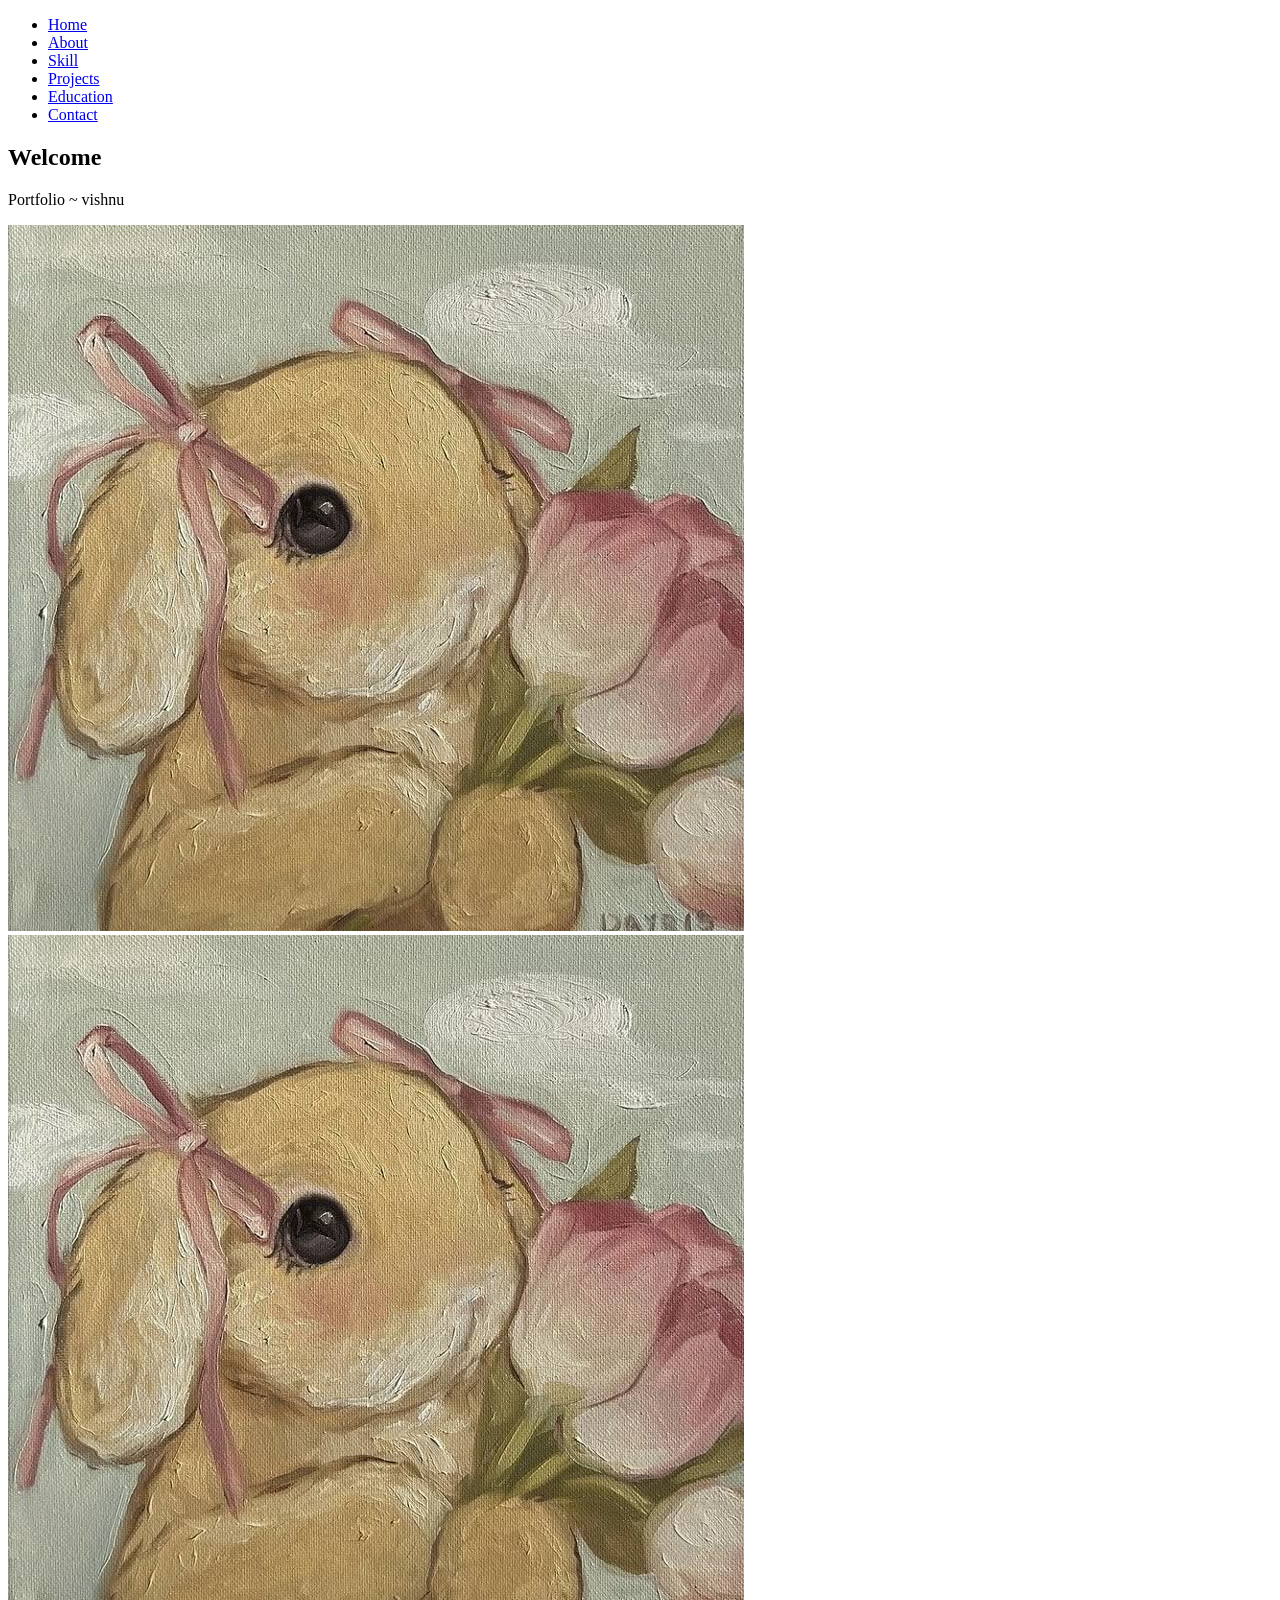
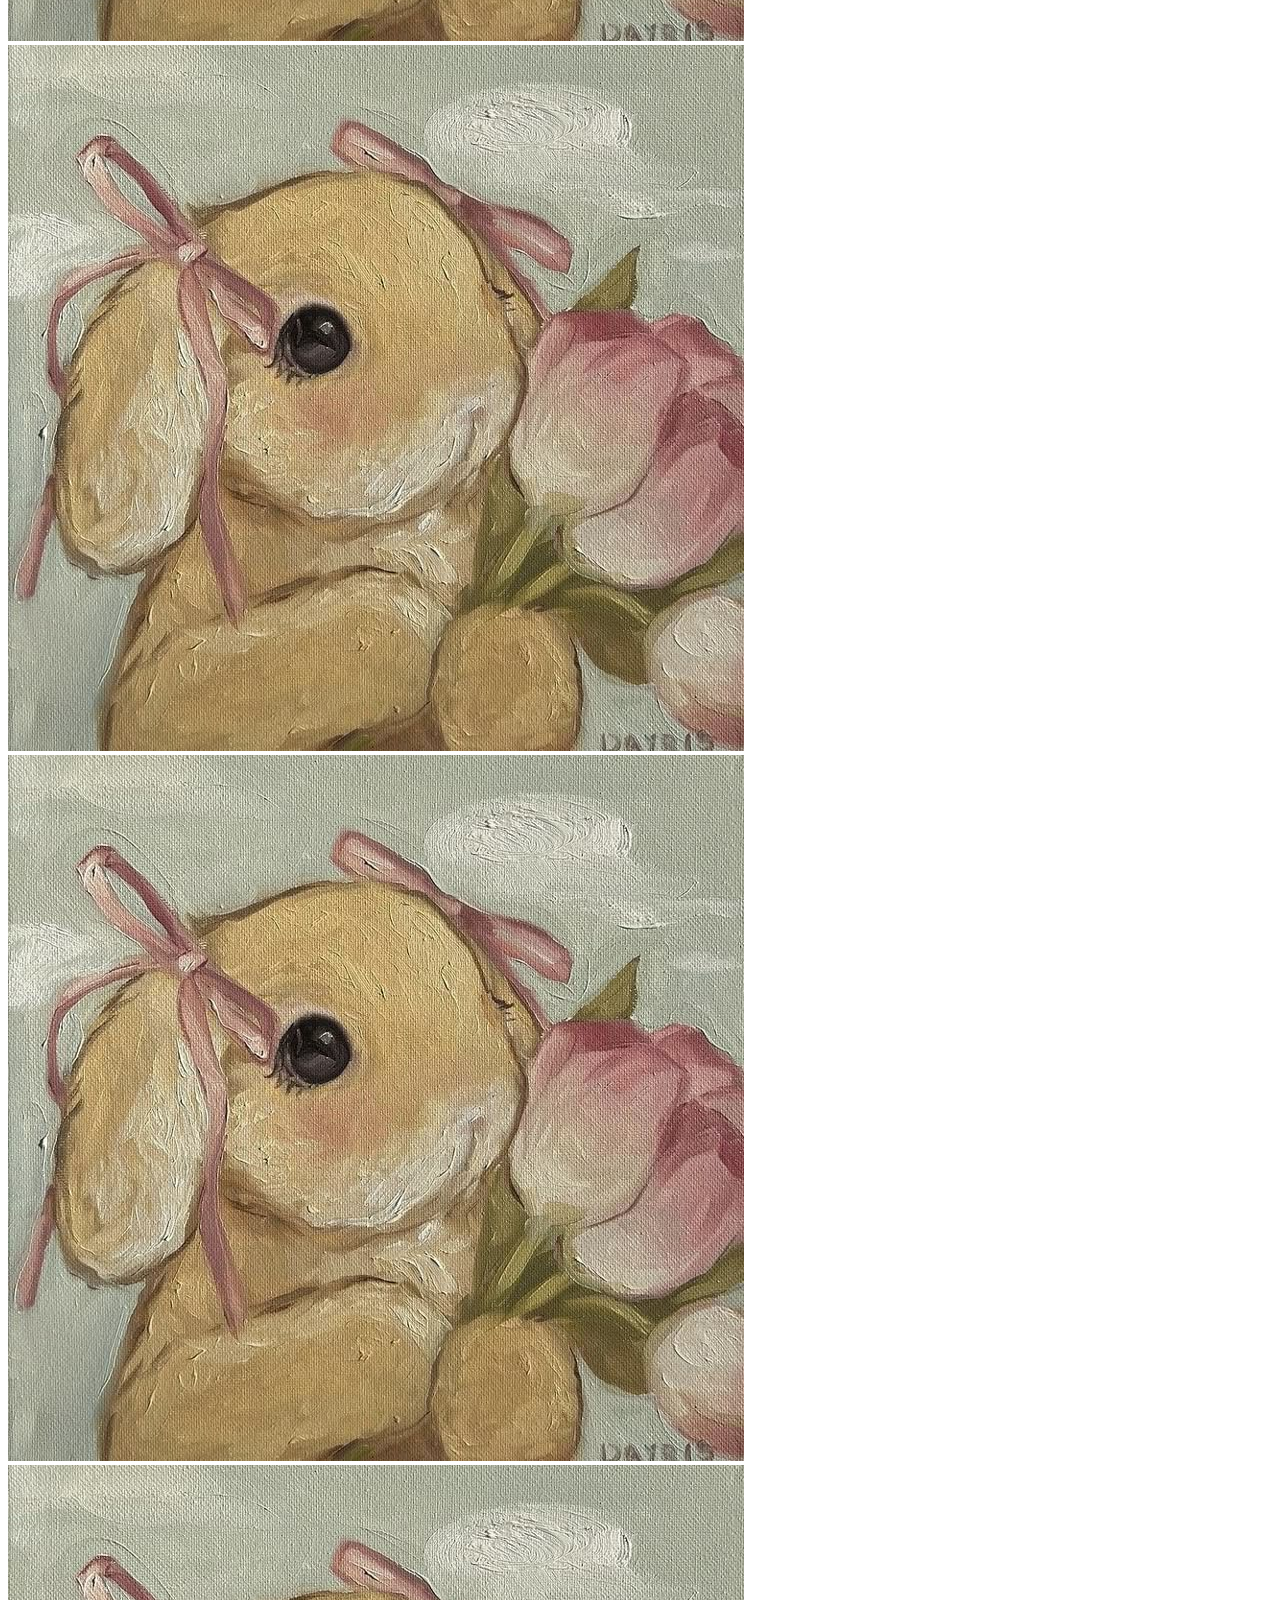
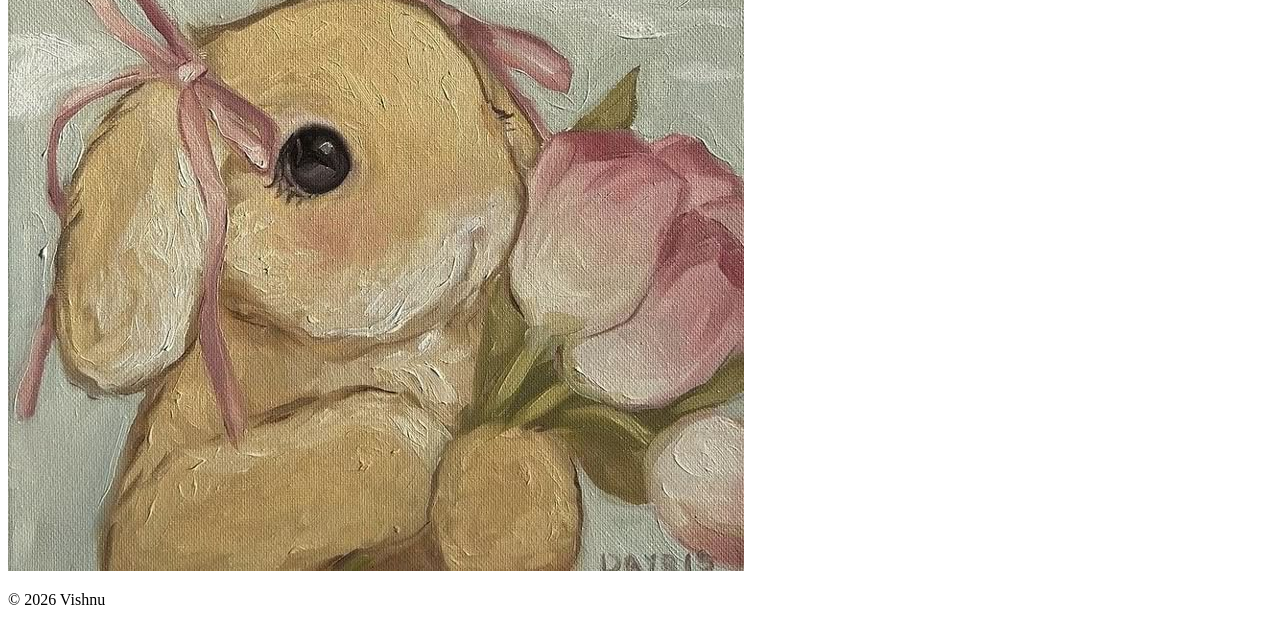
==== index.html @ 924e0836 "about page html structure and modified homepage" ====
<!DOCTYPE html>
<html lang="en">
    <head>
        <meta charset="UTF-8">
        <meta name="viewport" content="width=device-width, initial-scale=1.0">
        <title>Portfolio</title>
    </head>
    <body>
        <header>
            <nav>
                <ul>
                    <li><a href="index.html">Home</a></li>
                    <li><a href="about.html">About</a></li>
                    <li><a href="skill.html">Skill</a></li>
                    <li><a href="project.html">Projects</a></li>
                    <li><a href="education.html">Education</a></li>
                    <li><a href="contact.html">Contact</a></li>
                </ul>
            </nav>
        </header>

        <main>
            <section id="intro">
                <h1>Welcome</h1>
                <p>Portfolio ~ vishnu</p>
            </section>
            
            <section id="about-preview">
                <a href="about.html">
                    <img src="images\download.jpg" alt="About me">
                </a>
            </section>
            
            <section id="skill-preview">
                <a href="skill.html">
                    <img src="images\download.jpg" alt="Skills">
                </a>
            </section>
            
            <section id="project-preview">
                <a href="project.html">
                    <img src="images\download.jpg" alt="Projects">
                </a>
            </section>
            <section id="education-preview">
                <a href="education.html">
                    <img src="images\download.jpg" alt="Education">
                </a>
            </section>
            
            <section id="contact-preview">
                <a href="contact.html">
                    <img src="images\download.jpg" alt="Contact">
                </a>
            </section>
        </main>

        <footer>
            <p>&copy; 2026 Vishnu</p>
        </footer>
    </body>
</html>
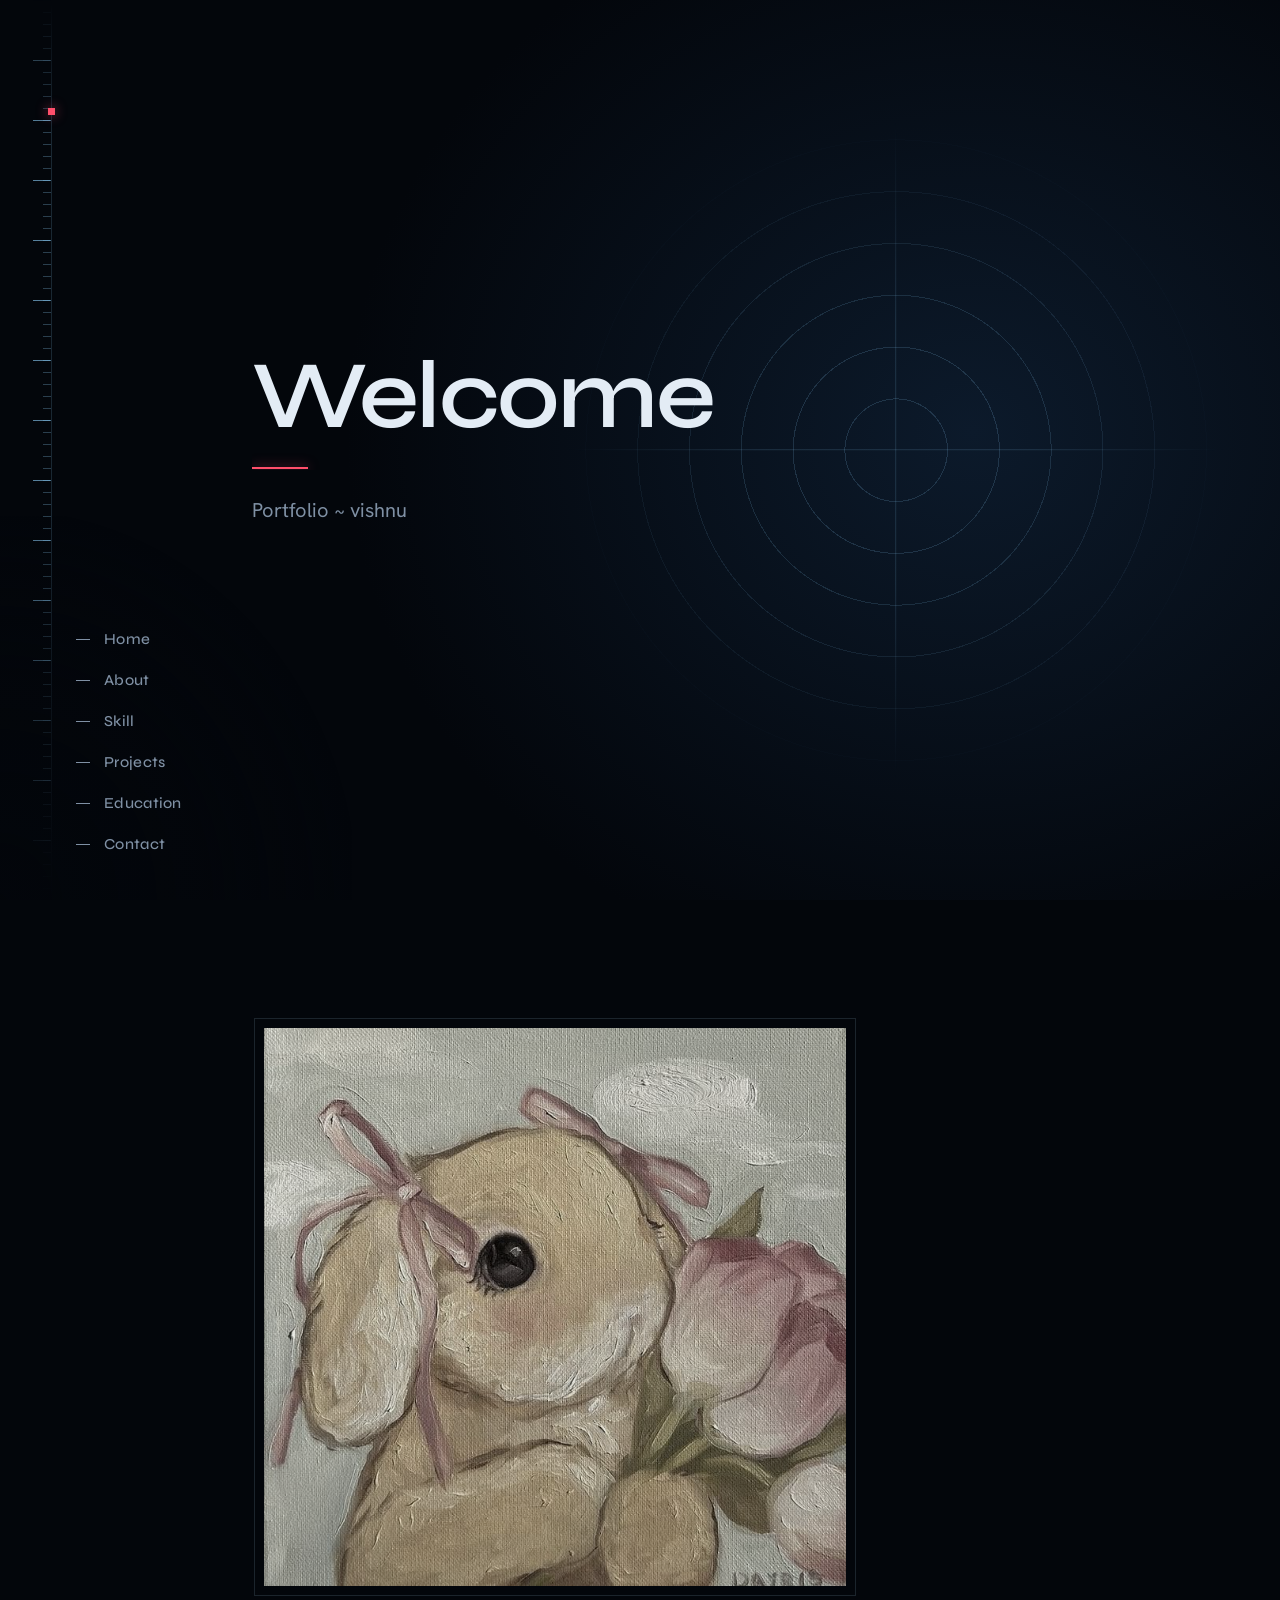
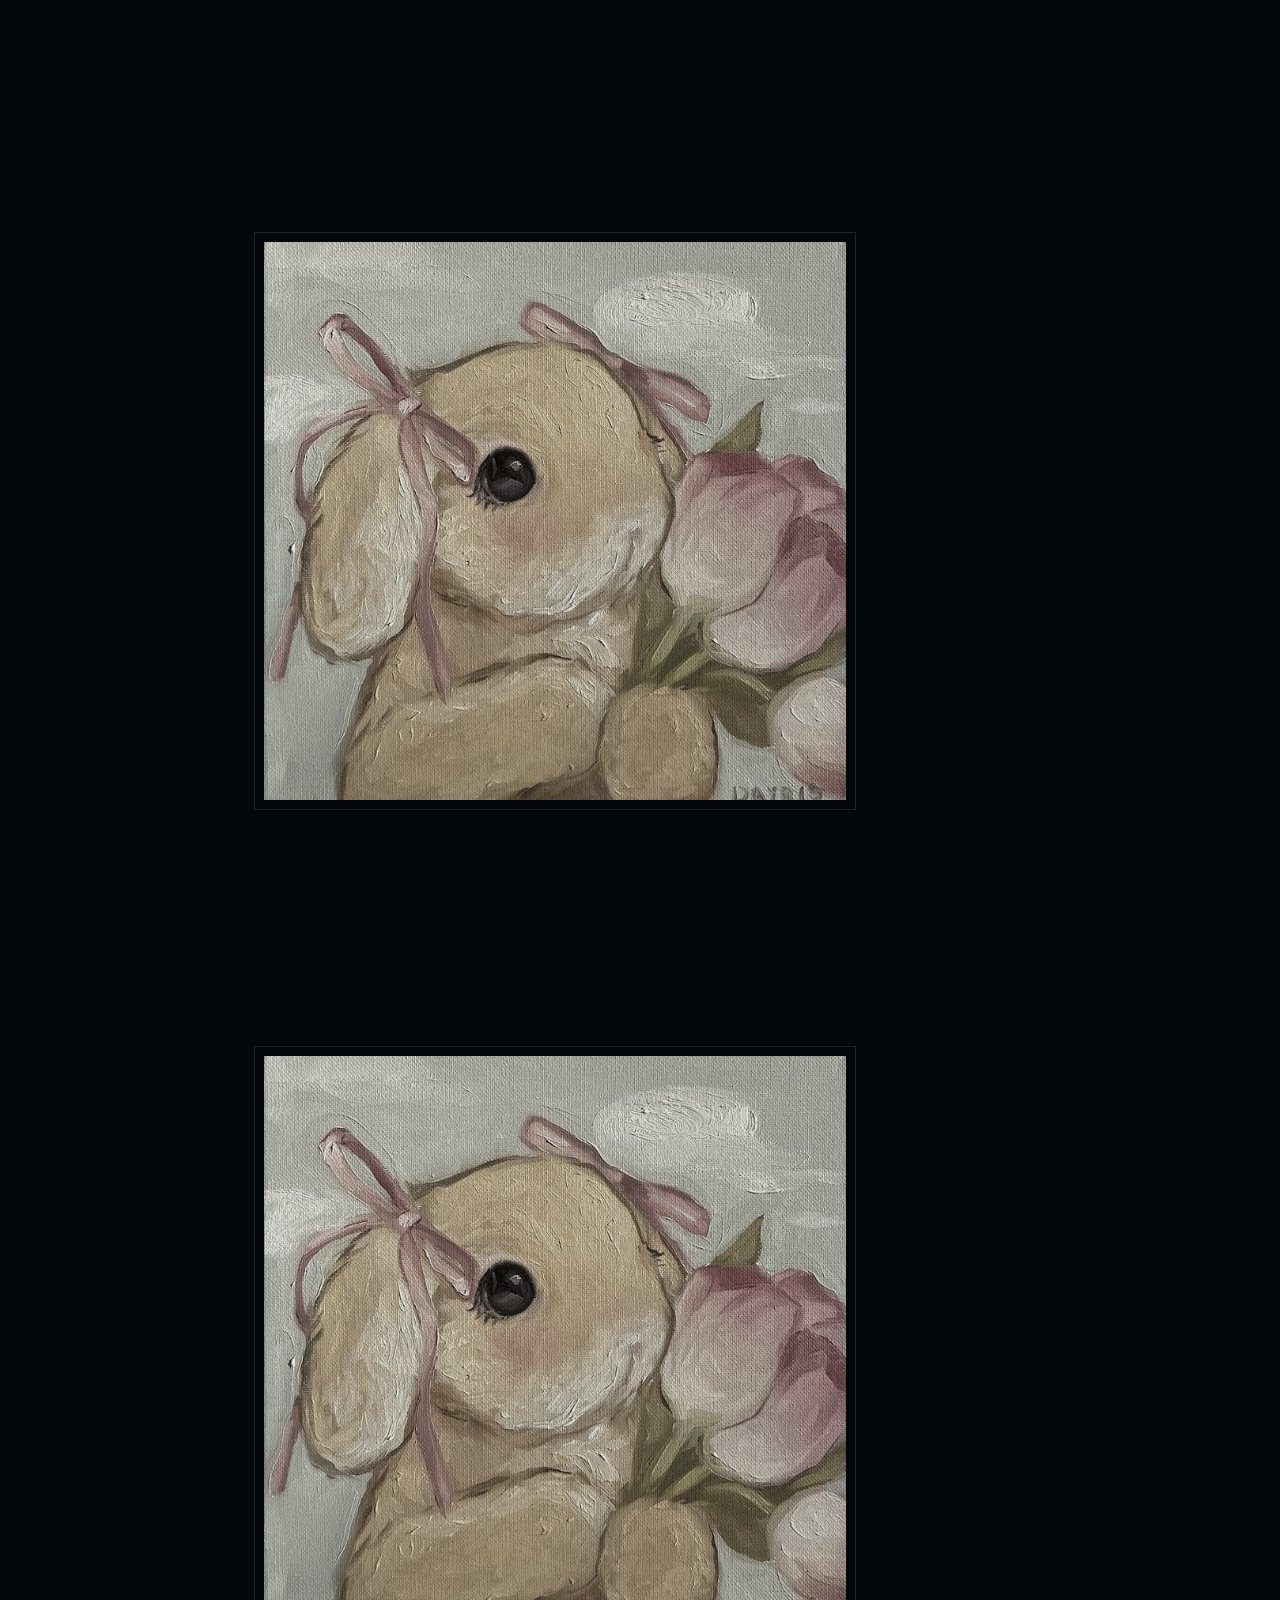
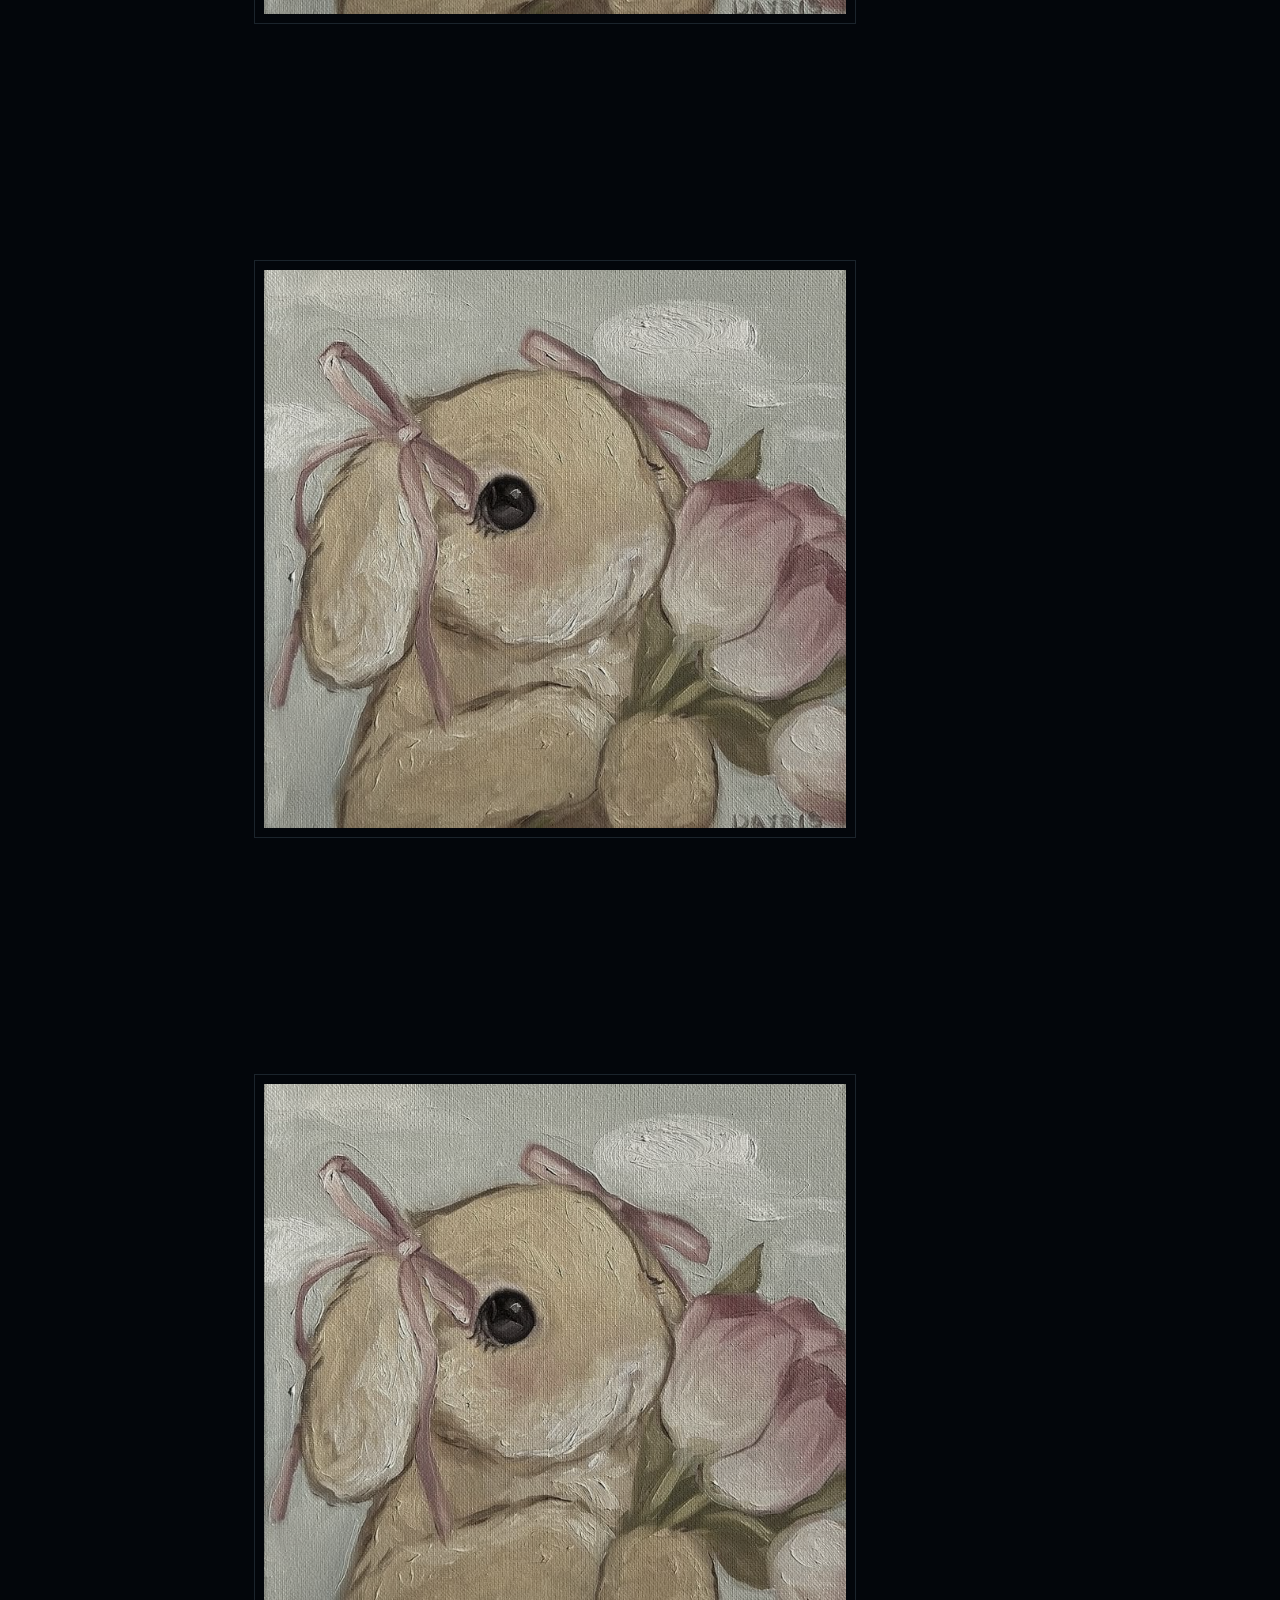
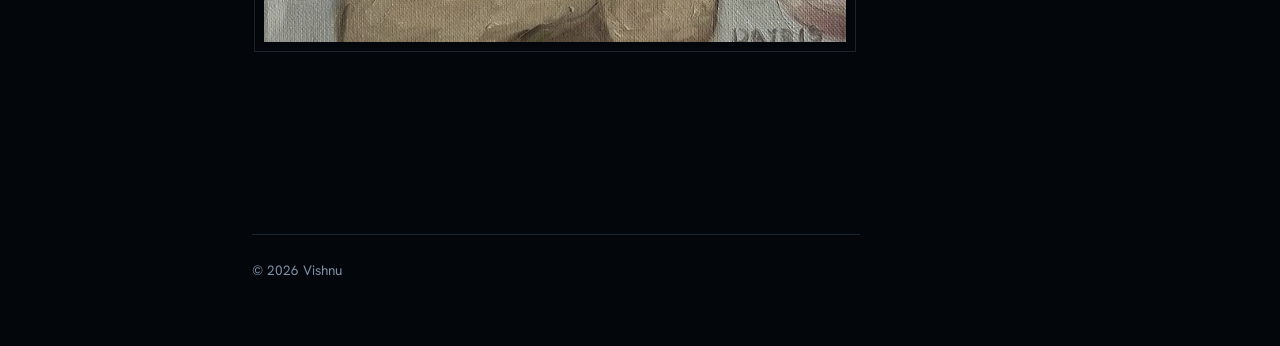
==== commit 4fac44df: "css and completed html structure for all pages" ====
--- a/index.html
+++ b/index.html
@@ -4,12 +4,15 @@
         <meta charset="UTF-8">
         <meta name="viewport" content="width=device-width, initial-scale=1.0">
         <title>Portfolio</title>
+        <link rel="stylesheet" href="css/style.css">
+       
     </head>
     <body>
+        
         <header>
             <nav>
                 <ul>
-                    <li><a href="index.html">Home</a></li>
+                    <li><a href="index.html" aria-current="Home">Home</a></li>
                     <li><a href="about.html">About</a></li>
                     <li><a href="skill.html">Skill</a></li>
                     <li><a href="project.html">Projects</a></li>
@@ -58,5 +61,7 @@
         <footer>
             <p>&copy; 2026 Vishnu</p>
         </footer>
+        
     </body>
+    
 </html>
--- a/css/style.css
+++ b/css/style.css
@@ -0,0 +1,778 @@
+@import url("https://fonts.googleapis.com/css2?family=Hanken+Grotesk:wght@300;400;500&family=Syne:wght@400..800&display=swap");
+
+
+:root {
+    /* colour */
+    --void:        #03060b;                    
+    --text:        #e3ecf5;
+    --soft:        #b4c3d4;                    
+    --dim:         #7f90a4;                  
+    --ice:         #8fd3ff;                  
+    --signal:      #ff4f6b;                    
+    --rule:        rgba(143, 211, 255, 0.16); 
+    --rule-strong: rgba(143, 211, 255, 0.40);
+    --glow:        0 0 14px rgba(143, 211, 255, 0.45);
+    --glow-signal: 0 0 12px rgba(255, 79, 107, 0.65);
+
+    /* type */
+    --font-display: "Syne", "Helvetica Neue", Arial, sans-serif;
+    --font-body:    "Hanken Grotesk", system-ui, -apple-system, "Segoe UI", sans-serif;
+
+    /* spacing scale */
+    --s1: 0.5rem;
+    --s2: 1rem;
+    --s3: 1.5rem;
+    --s4: 2.5rem;
+    --s5: 4rem;
+
+    /* layout */
+    --rail:     3.25rem;                       
+    --col-left: calc(var(--rail) + 12.5rem);   
+    --col-max:  38rem;                         
+    --edge:     clamp(1rem, 4vw, 3rem);        
+
+    /* motion */
+    --ease: cubic-bezier(0.2, 0.7, 0.2, 1);
+    --t:    0.35s;
+}
+
+
+
+*,
+*::before,
+*::after {
+    box-sizing: border-box;
+}
+
+html {
+    -webkit-text-size-adjust: 100%;
+    scroll-behavior: smooth;
+    scrollbar-width: thin;
+    scrollbar-color: var(--rule-strong) transparent;
+    /* a faint pool of light on the right, where the 3D spine will live (on v2)*/
+    background:
+        radial-gradient(70% 90% at 76% 48%, #0c1a2b 0%, transparent 70%),
+        var(--void);
+    background-attachment: fixed;
+}
+
+body {
+    margin: 0;
+    color: var(--text);
+    font-family: var(--font-body);
+    font-size: clamp(1rem, 0.96rem + 0.2vw, 1.125rem);
+    line-height: 1.7;
+    -webkit-font-smoothing: antialiased;
+}
+
+::selection {
+    background: var(--ice);
+    color: var(--void);
+}
+
+:focus-visible {
+    outline: 1px solid var(--ice);
+    outline-offset: 4px;
+}
+
+
+/*background sys */
+
+
+body::before {
+    content: "";
+    position: fixed;
+    top: 0;
+    bottom: 0;
+    left: 0;
+    width: var(--rail);
+    z-index: 2;
+    pointer-events: none;
+    background:
+        linear-gradient(var(--rule), var(--rule)) right 0 top 0 / 1px 100% no-repeat,
+        repeating-linear-gradient(to bottom, rgba(143, 211, 255, 0.28) 0 1px, transparent 1px 12px)
+            right 1px top 0 / 0.5rem 100% no-repeat,
+        repeating-linear-gradient(to bottom, rgba(143, 211, 255, 0.6) 0 1px, transparent 1px 60px)
+            right 1px top 0 / 1.1rem 100% no-repeat;
+    -webkit-mask-image: linear-gradient(to bottom, transparent, #000 14%, #000 86%, transparent);
+            mask-image: linear-gradient(to bottom, transparent, #000 14%, #000 86%, transparent);
+}
+
+
+body::after {
+    content: "";
+    position: fixed;
+    left: 70vw;
+    top: 50vh;
+    width: min(80vh, 52vw);
+    aspect-ratio: 1;
+    translate: -50% -50%;
+    z-index: -2;
+    pointer-events: none;
+    background:
+        linear-gradient(var(--rule), var(--rule)) center / 1px 100% no-repeat,
+        linear-gradient(var(--rule), var(--rule)) center / 100% 1px no-repeat,
+        repeating-radial-gradient(circle, transparent 0 calc(11% - 1px), var(--rule) calc(11% - 1px) 11%);
+    -webkit-mask-image: radial-gradient(circle, #000 28%, transparent 70%);
+            mask-image: radial-gradient(circle, #000 28%, transparent 70%);
+    animation: drift 240s linear infinite;
+}
+
+/* scan line*/
+html::after {
+    content: "";
+    position: fixed;
+    top: 0;
+    left: 0;
+    right: 0;
+    height: 1px;
+    z-index: 100;
+    pointer-events: none;
+    background: linear-gradient(90deg, transparent, var(--ice) 20%, var(--ice) 80%, transparent);
+    box-shadow: 0 0 24px 2px rgba(143, 211, 255, 0.55);
+    animation: sweep 1.8s 0.15s var(--ease) 1 both;
+}
+
+
+header::before {
+    content: "";
+    position: fixed;
+    left: calc(var(--rail) - 4px);
+    top: 12vh;
+    width: 7px;
+    height: 7px;
+    z-index: 3;
+    pointer-events: none;
+    background: var(--signal);
+    box-shadow: var(--glow-signal);
+    animation: pulse 3.6s ease-in-out infinite;
+}
+
+@supports (animation-timeline: scroll()) {
+    header::before {
+        animation-name: depth, pulse;
+        animation-duration: auto, 3.6s;
+        animation-timing-function: linear, ease-in-out;
+        animation-iteration-count: 1, infinite;
+        animation-fill-mode: both, none;
+        animation-timeline: scroll(root), auto;
+    }
+}
+
+
+
+header h1,
+main,
+footer {
+    width: min(var(--col-max), 100% - var(--col-left) - var(--edge));
+    margin-left: var(--col-left);
+}
+
+main > section {
+    position: relative;
+    padding-block: clamp(3.5rem, 9vw, 7rem);
+}
+
+main > section + section:not([id$="-preview"])::before {
+    content: "";
+    position: absolute;
+    top: 0;
+    left: 0;
+    right: 0;
+    height: 1px;
+    background: var(--rule);
+}
+
+main > section + section:not([id$="-preview"])::after {
+    content: "";
+    position: absolute;
+    top: -3px;
+    left: 0;
+    width: 7px;
+    height: 7px;
+    border: 1px solid var(--ice);
+    background: var(--void);
+}
+
+
+main > section#intro {
+    min-height: 100svh;
+    display: flex;
+    flex-direction: column;
+    justify-content: center;
+}
+
+main > section[id$="-preview"] {
+    min-height: 90svh;
+    display: flex;
+    align-items: center;
+}
+
+
+/*typography */
+h1,
+h2,
+h3 {
+    font-family: var(--font-display);
+    margin: 0;
+}
+
+h1 {
+    margin-bottom: var(--s3);
+    font-weight: 600;
+    font-size: clamp(2.4rem, 7.5vw, 6rem);
+    line-height: 0.98;
+    letter-spacing: -0.025em;
+    overflow-wrap: anywhere;
+}
+
+
+h1::after {
+    content: "";
+    display: block;
+    width: 3.5rem;
+    height: 2px;
+    margin-top: var(--s3);
+    background: var(--signal);
+    box-shadow: var(--glow-signal);
+    transform-origin: left;
+    animation: grow-x 1.1s 0.5s var(--ease) both;
+}
+
+header h1 {
+    padding-top: clamp(4rem, 14vh, 9rem);
+}
+
+h2 {
+    display: flex;
+    align-items: center;
+    gap: var(--s2);
+    margin-bottom: var(--s4);
+    font-weight: 500;
+    font-size: clamp(1.5rem, 3.2vw, 2.15rem);
+    line-height: 1.1;
+    letter-spacing: -0.01em;
+}
+
+
+h2::before {
+    content: "";
+    flex: none;
+    width: 2rem;
+    height: 1px;
+    background: var(--ice);
+    box-shadow: var(--glow);
+    transition: width var(--t) var(--ease);
+}
+
+main > section:hover > h2::before {
+    width: 3.25rem;
+}
+
+h3 {
+    margin-bottom: 0.75rem;
+    color: var(--ice);
+    font-weight: 500;
+    font-size: 1rem;
+    letter-spacing: 0.03em;
+}
+
+p {
+    max-width: 34rem;
+    margin: 0 0 var(--s3);
+    color: var(--soft);
+}
+
+
+h1 + p {
+    color: var(--dim);
+    font-size: 1.25rem;
+}
+
+
+
+main a:where(:not(:has(img))),
+footer a {
+    color: var(--ice);
+    text-decoration: none;
+    padding-bottom: 0.15em;
+    overflow-wrap: anywhere;
+    background: linear-gradient(currentColor, currentColor) 0 100% / 0 1px no-repeat;
+    transition: background-size var(--t) var(--ease), color var(--t), text-shadow var(--t);
+}
+
+main a:where(:not(:has(img))):hover,
+main a:where(:not(:has(img))):focus-visible,
+footer a:hover,
+footer a:focus-visible {
+    background-size: 100% 1px;
+    text-shadow: var(--glow);
+}
+
+/* .btn - add class="btn" to any link to make it a button */
+.btn {
+    display: inline-flex;
+    align-items: center;
+    gap: 0.8rem;
+    padding: 0.7rem 1.3rem;
+    border: 1px solid var(--rule-strong);
+    color: var(--text);
+    font-family: var(--font-display);
+    font-weight: 500;
+    font-size: 0.95rem;
+    text-decoration: none;
+    background: linear-gradient(var(--ice), var(--ice)) left / 0 100% no-repeat;
+    transition: background-size var(--t) var(--ease), color var(--t), border-color var(--t), box-shadow var(--t);
+}
+
+.btn:hover,
+.btn:focus-visible {
+    color: var(--void);
+    border-color: var(--ice);
+    background-size: 100% 100%;
+    text-shadow: none;
+    box-shadow: var(--glow);
+}
+
+/* .tag - small labels. Plain text list items are tags automatically (see lists) */
+:is(.tag, main li:not(:has(*))) {
+    display: inline-flex;
+    align-items: center;
+    padding: 0.3rem 0.85rem;
+    border: 1px solid var(--rule);
+    color: var(--soft);
+    font-size: 0.9rem;
+    line-height: 1.4;
+    transition: border-color var(--t), color var(--t), transform var(--t) var(--ease), box-shadow var(--t);
+}
+
+:is(.tag, main li:not(:has(*)))::before {
+    content: "";
+    width: 0.35rem;
+    height: 0.35rem;
+    margin-right: 0.6rem;
+    background: var(--ice);
+    opacity: 0.6;
+}
+
+:is(.tag, main li:not(:has(*))):hover {
+    border-color: var(--rule-strong);
+    color: var(--text);
+    transform: translateY(-2px);
+    box-shadow: 0 0 18px rgba(143, 211, 255, 0.12);
+}
+
+/* .card - thin frame with corner brackets. List items that hold an image become cards automatically */
+:is(.card, main ul:has(> li > img) > li) {
+    position: relative;
+    padding: var(--s3);
+    border: 1px solid var(--rule);
+    transition: border-color var(--t), background-color var(--t);
+}
+
+:is(.card, main ul:has(> li > img) > li)::before,
+:is(.card, main ul:has(> li > img) > li)::after {
+    content: "";
+    position: absolute;
+    width: 0.9rem;
+    height: 0.9rem;
+    transition: width var(--t) var(--ease), height var(--t) var(--ease);
+}
+
+:is(.card, main ul:has(> li > img) > li)::before {
+    top: -1px;
+    left: -1px;
+    border-top: 1px solid var(--ice);
+    border-left: 1px solid var(--ice);
+}
+
+:is(.card, main ul:has(> li > img) > li)::after {
+    right: -1px;
+    bottom: -1px;
+    border-right: 1px solid var(--ice);
+    border-bottom: 1px solid var(--ice);
+}
+
+:is(.card, main ul:has(> li > img) > li):hover {
+    border-color: var(--rule-strong);
+    background-color: rgba(143, 211, 255, 0.03);
+}
+
+:is(.card, main ul:has(> li > img) > li):hover::before,
+:is(.card, main ul:has(> li > img) > li):hover::after {
+    width: 2.2rem;
+    height: 2.2rem;
+}
+
+
+/*.Lists*/
+main ul {
+    display: flex;
+    flex-wrap: wrap;
+    gap: 0.6rem;
+    margin: 0 0 var(--s3);
+    padding: 0;
+    list-style: none;
+}
+
+/* lists that contain groups (the skills page) stack in a column */
+main ul:has(> li > section) {
+    flex-direction: column;
+    gap: var(--s4);
+}
+
+main li > section {
+    padding-left: var(--s3);
+    border-left: 1px solid var(--rule);
+}
+
+/* lists that contain images (certificates) become a grid of cards */
+main ul:has(> li > img) {
+    display: grid;
+    grid-template-columns: repeat(auto-fill, minmax(min(100%, 15rem), 1fr));
+    gap: var(--s3);
+}
+
+
+/*  8. Images and video */
+main img {
+    display: block;
+    max-width: calc(100% - 1.5rem);
+    max-height: 62svh;
+    height: auto;
+    margin: 1rem 0.75rem;
+    outline: 1px solid var(--rule);
+    outline-offset: 0.6rem;
+    filter: saturate(0.55) contrast(1.05) brightness(0.92);
+    transition: filter 0.6s var(--ease), outline-color var(--t), outline-offset var(--t) var(--ease);
+}
+
+main img:hover,
+main a:hover img,
+main a:focus-visible img {
+    filter: none;
+    outline-color: var(--rule-strong);
+    outline-offset: 0.9rem;
+}
+
+/* certificates fill their card */
+main li > img {
+    width: calc(100% - 1.5rem);
+    max-height: none;
+}
+
+main iframe {
+    display: block;
+    width: calc(100% - 1.5rem);
+    aspect-ratio: 16 / 9;
+    margin: 1rem 0.75rem;
+    border: 0;
+    outline: 1px solid var(--rule);
+    outline-offset: 0.6rem;
+}
+
+/* image links: a scan line sweeps the picture on hover */
+main a:has(img) {
+    position: relative;
+    display: block;
+    width: fit-content;
+    max-width: 100%;
+}
+
+main a:has(img)::after {
+    content: "";
+    position: absolute;
+    inset: 1rem 0.75rem;
+    pointer-events: none;
+    background: linear-gradient(to bottom, transparent 0 48%, rgba(143, 211, 255, 0.4) 50%, transparent 52% 100%);
+    background-size: 100% 300%;
+    background-position: 0 100%;
+}
+
+main a:has(img):hover::after,
+main a:has(img):focus-visible::after {
+    animation: scan 1.1s var(--ease) 1 both;
+}
+
+
+/* 9. Navigation (lower-left, transparent) */
+/* HTML needed: add aria-current="page" to the link of the page you are on, e.g.
+   <li><a href="about.html" aria-current="page">About</a></li> */
+nav {
+    position: fixed;
+    left: calc(var(--rail) + 1.5rem);
+    bottom: clamp(1.25rem, 4vh, 2.5rem);
+    z-index: 50;
+}
+
+/* a soft shadow behind the nav keeps it readable if text scrolls underneath; no hard edges */
+nav::before {
+    content: "";
+    position: fixed;
+    left: 0;
+    bottom: 0;
+    z-index: -1;
+    width: min(22rem, 100vw);
+    height: min(24rem, 60vh);
+    pointer-events: none;
+    background: radial-gradient(ellipse at 0 100%, rgba(3, 6, 11, 0.92) 0%, rgba(3, 6, 11, 0.6) 40%, transparent 72%);
+}
+
+nav ul {
+    display: flex;
+    flex-direction: column;
+    gap: 0.15rem;
+    margin: 0;
+    padding: 0;
+    list-style: none;
+}
+
+nav li {
+    animation: slide-in 0.7s var(--ease) both;
+}
+
+nav li:nth-child(1) { animation-delay: 0.55s; }
+nav li:nth-child(2) { animation-delay: 0.62s; }
+nav li:nth-child(3) { animation-delay: 0.69s; }
+nav li:nth-child(4) { animation-delay: 0.76s; }
+nav li:nth-child(5) { animation-delay: 0.83s; }
+nav li:nth-child(6) { animation-delay: 0.90s; }
+
+nav a {
+    display: flex;
+    align-items: center;
+    gap: 0.85rem;
+    padding: 0.4rem 0;
+    color: var(--dim);
+    font-family: var(--font-display);
+    font-weight: 500;
+    font-size: 0.95rem;
+    letter-spacing: 0.02em;
+    text-decoration: none;
+    transition: color var(--t), transform 0.4s var(--ease), opacity var(--t);
+}
+
+/* the short bar in front of each link */
+nav a::before {
+    content: "";
+    width: 0.9rem;
+    height: 1px;
+    background: currentColor;
+    transition: width 0.4s var(--ease), background-color var(--t), box-shadow var(--t);
+}
+
+/* hover: the bar stretches, the label nudges right, the others dim */
+nav a:hover,
+nav a:focus-visible {
+    color: var(--text);
+    transform: translateX(0.35rem);
+}
+
+nav a:hover::before,
+nav a:focus-visible::before {
+    width: 2.6rem;
+    background: var(--ice);
+    box-shadow: var(--glow);
+}
+
+nav ul:hover a:not(:hover) {
+    opacity: 0.4;
+}
+
+/* active page: red bar and a pip */
+nav a[aria-current="page"] {
+    color: var(--text);
+}
+
+nav a[aria-current="page"]::before {
+    width: 2.2rem;
+    background: var(--signal);
+    box-shadow: var(--glow-signal);
+}
+
+nav a[aria-current="page"]::after {
+    content: "";
+    width: 0.35rem;
+    height: 0.35rem;
+    background: var(--signal);
+    box-shadow: var(--glow-signal);
+}
+
+
+/* Page-specific touches*/
+
+/* contact: platform names are small labels, the links are the big text */
+#social h2 {
+    margin-bottom: 0.4rem;
+    color: var(--dim);
+    font-size: 1rem;
+}
+
+#social a {
+    display: inline-block;
+    margin-bottom: var(--s4);
+    color: var(--text);
+    font-family: var(--font-display);
+    font-weight: 500;
+    font-size: clamp(1.1rem, 2.4vw, 1.5rem);
+}
+
+#social a:hover {
+    color: var(--ice);
+}
+
+/* education: paragraphs here are short facts, so let them run a little wider */
+#ug p,
+#higher-secondary p {
+    max-width: 36rem;
+}
+
+
+footer {
+    margin-top: var(--s5);
+    padding-block: var(--s3) var(--s5);
+    border-top: 1px solid var(--rule);
+    color: var(--dim);
+    font-size: 0.85rem;
+}
+
+footer p {
+    margin: 0;
+    color: inherit;
+}
+
+
+/*Animations */
+@keyframes sweep {
+    from { transform: translateY(0);     opacity: 1; }
+    85%  {                               opacity: 1; }
+    to   { transform: translateY(100vh); opacity: 0; }
+}
+
+@keyframes reveal {
+    from { clip-path: inset(0 100% 0 0); }
+    to   { clip-path: inset(0 0 0 0); }
+}
+
+@keyframes rise {
+    from { opacity: 0; transform: translateY(0.75rem); }
+}
+
+@keyframes grow-x {
+    from { transform: scaleX(0); }
+}
+
+@keyframes slide-in {
+    from { opacity: 0; transform: translateX(-0.6rem); }
+}
+
+@keyframes scan {
+    from { background-position: 0 100%; }
+    to   { background-position: 0 0; }
+}
+
+@keyframes pulse {
+    0%, 100% { box-shadow: 0 0 6px rgba(255, 79, 107, 0.5); }
+    50%      { box-shadow: 0 0 16px 3px rgba(255, 79, 107, 0.75); }
+}
+
+@keyframes depth {
+    from { transform: translateY(0); }
+    to   { transform: translateY(76vh); }
+}
+
+@keyframes drift {
+    to { rotate: 360deg; }
+}
+
+
+h1,
+main > section:first-child > h2 {
+    animation: reveal 1.1s 0.25s var(--ease) both;
+}
+
+h1 + p,
+main > section:first-child > :is(p, ul, a, img, iframe) {
+    animation: rise 0.9s 0.6s var(--ease) both;
+}
+
+
+
+
+/* tablet */
+@media (max-width: 1000px) {
+    :root {
+        --col-left: calc(var(--rail) + 10rem);
+    }
+
+    body::after {
+        left: 78vw;
+        opacity: 0.5;
+    }
+}
+
+/* phone */
+@media (max-width: 700px) {
+    :root {
+        --rail: 0rem;
+        --col-left: 1.25rem;
+        --edge: 1.25rem;
+    }
+
+    body::before,
+    body::after,
+    header::before {
+        display: none;
+    }
+
+    nav {
+        left: 1.25rem;
+        bottom: 1rem;
+    }
+
+    nav a {
+        padding: 0.3rem 0;
+        font-size: 0.85rem;
+    }
+
+    /* leave room at the end of each page so the nav never covers the last lines */
+    footer {
+        padding-bottom: 12rem;
+    }
+
+    main > section[id$="-preview"] {
+        min-height: 70svh;
+    }
+}
+
+
+/*  Reduced motion  */
+@media (prefers-reduced-motion: reduce) {
+    html {
+        scroll-behavior: auto;
+    }
+
+    *,
+    *::before,
+    *::after {
+        animation: none !important;
+        transition: none !important;
+    }
+
+    html::after {
+        display: none;
+    }
+}
+
+
+/*  15. Future Three.js hooks (V2) */
+/* The canvas sits behind all content and lets clicks pass through.
+   It sits above the orbit rings (z-index -2) and below text. */
+canvas#spine {
+    position: fixed;
+    inset: 0;
+    width: 100%;
+    height: 100%;
+    z-index: -1;
+    pointer-events: none;
+}
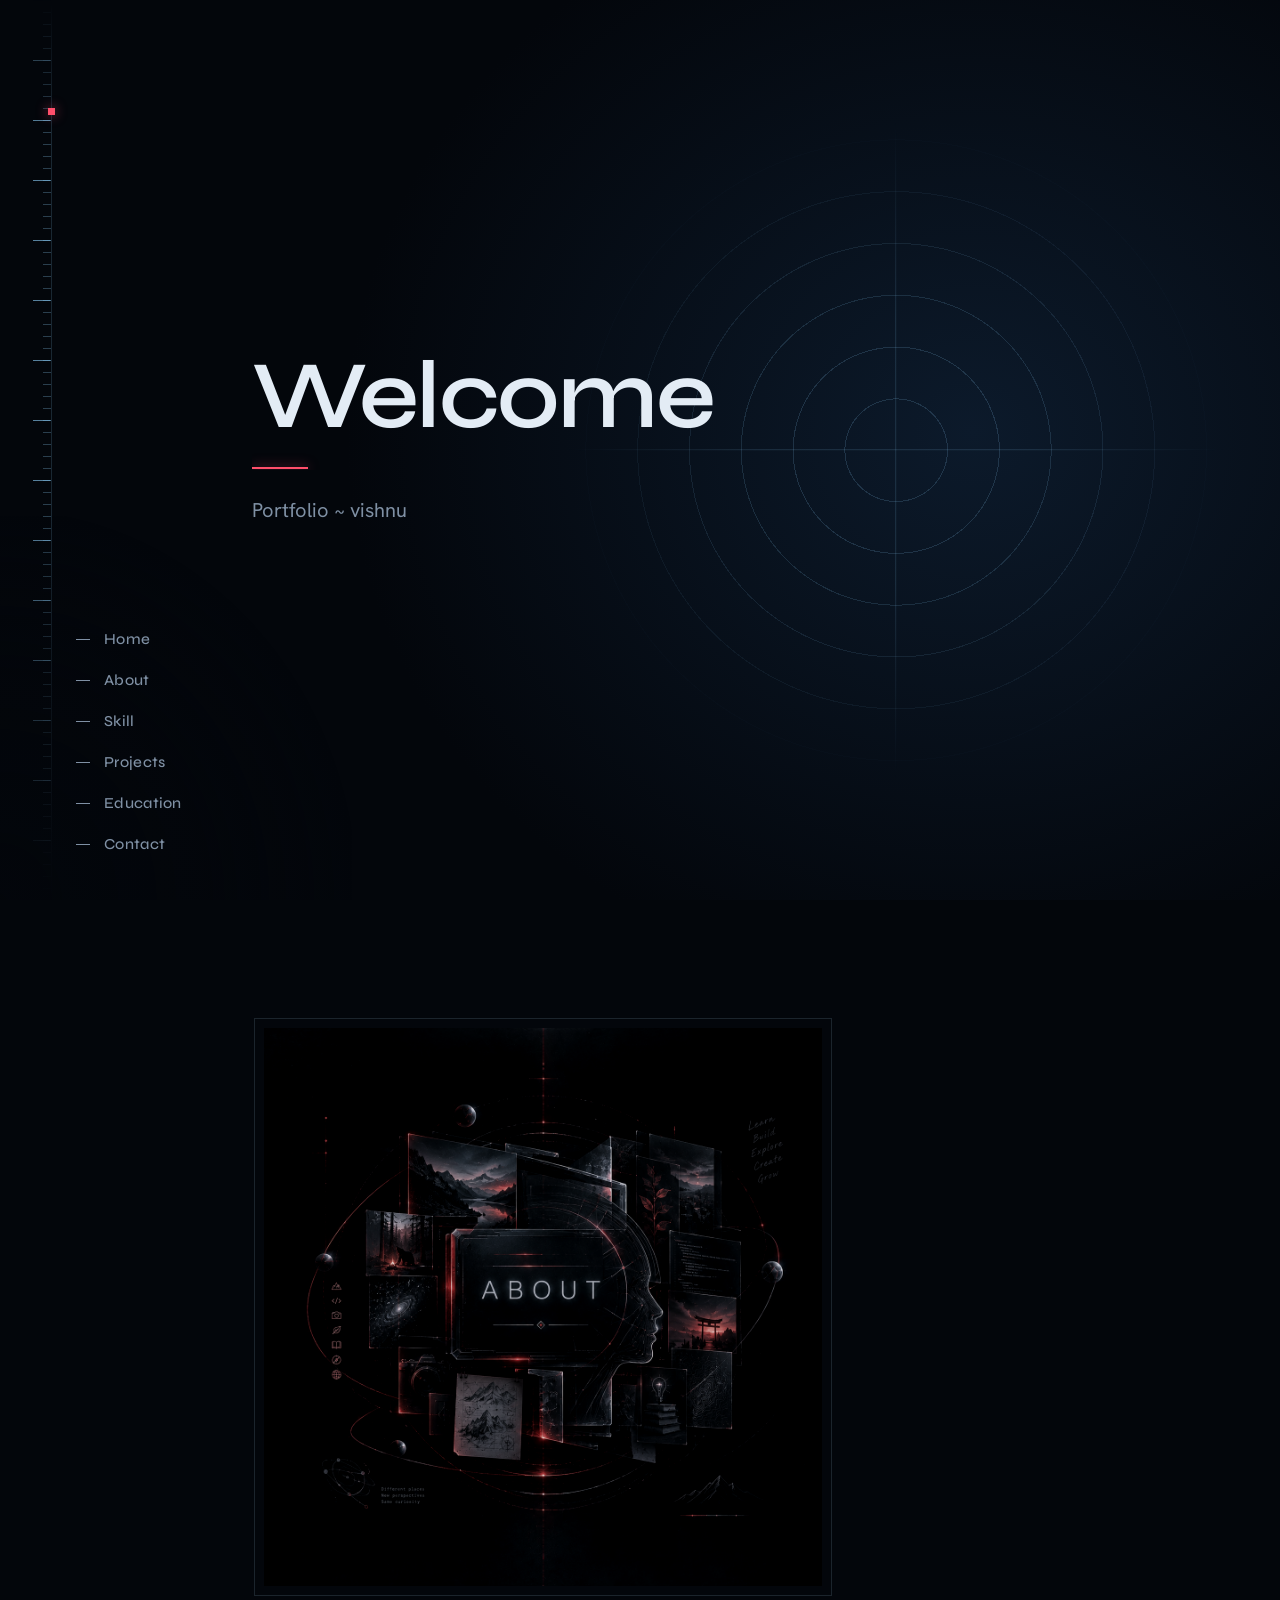
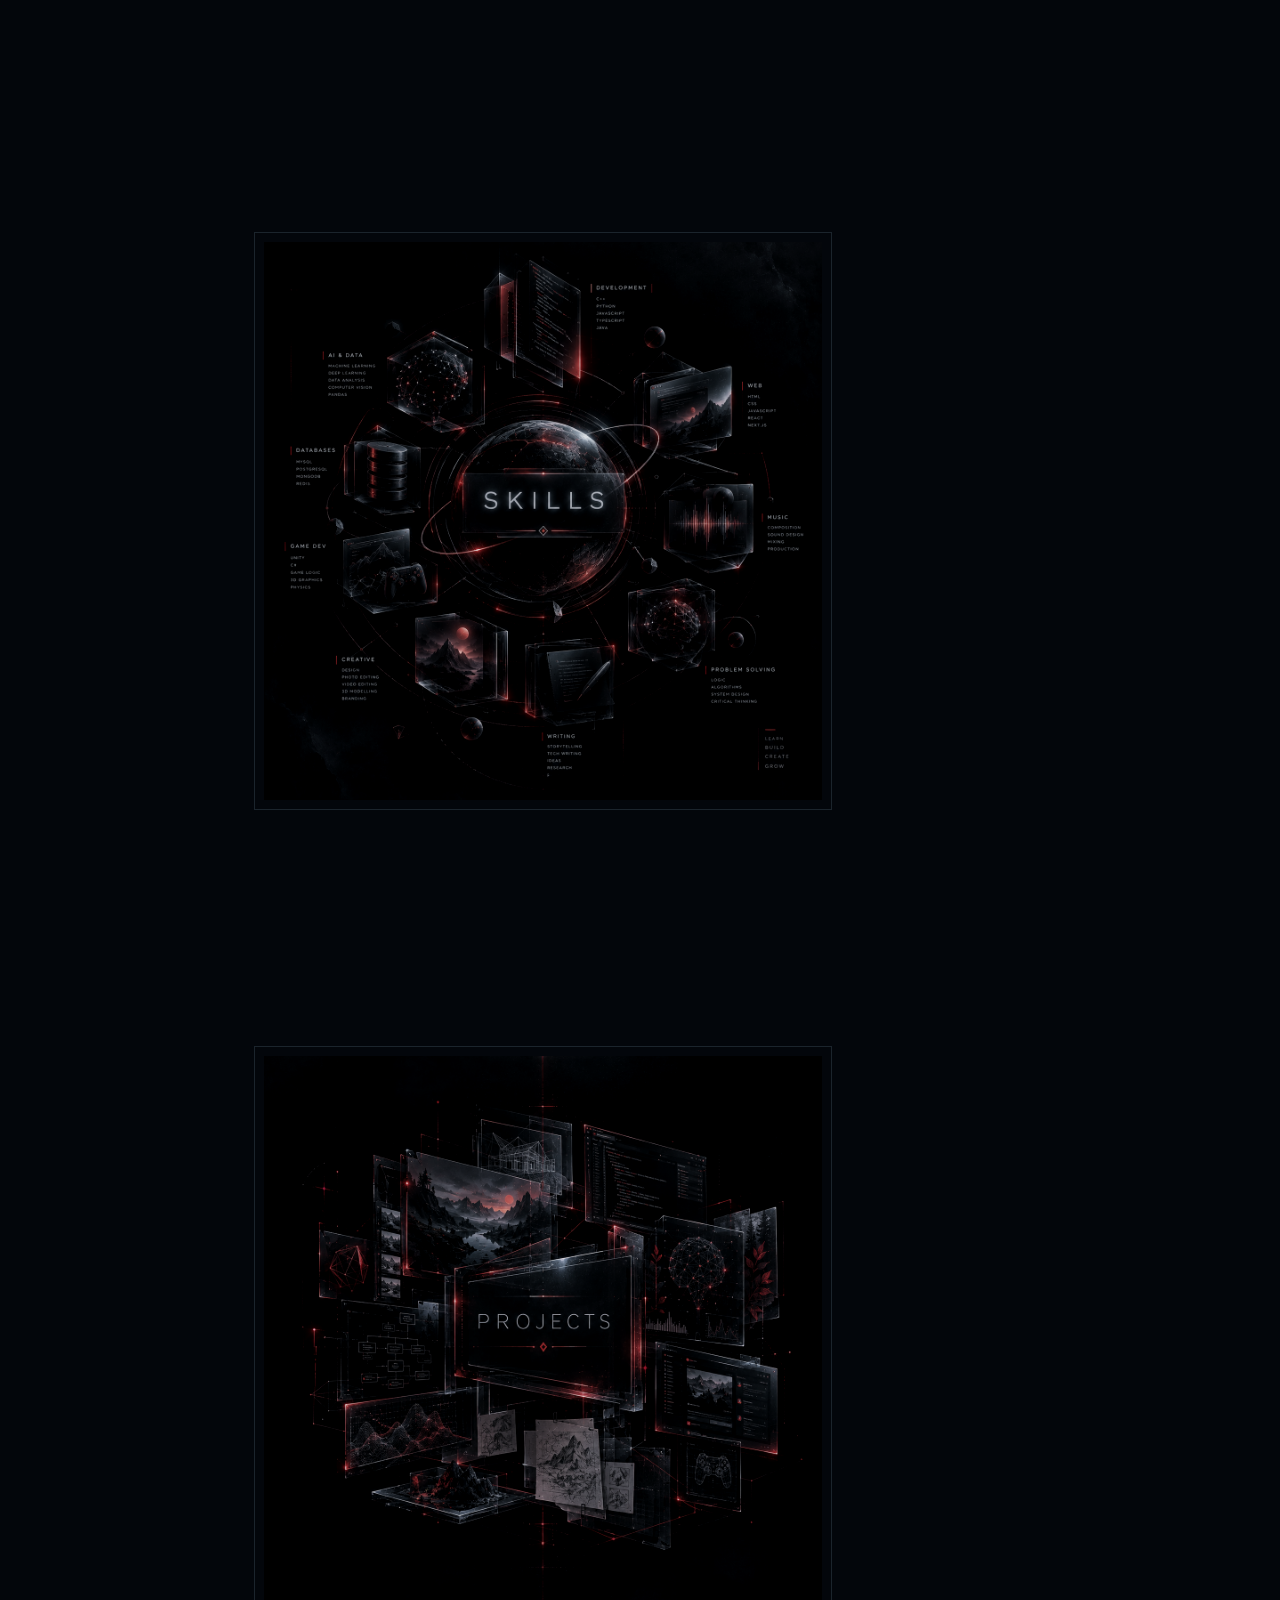
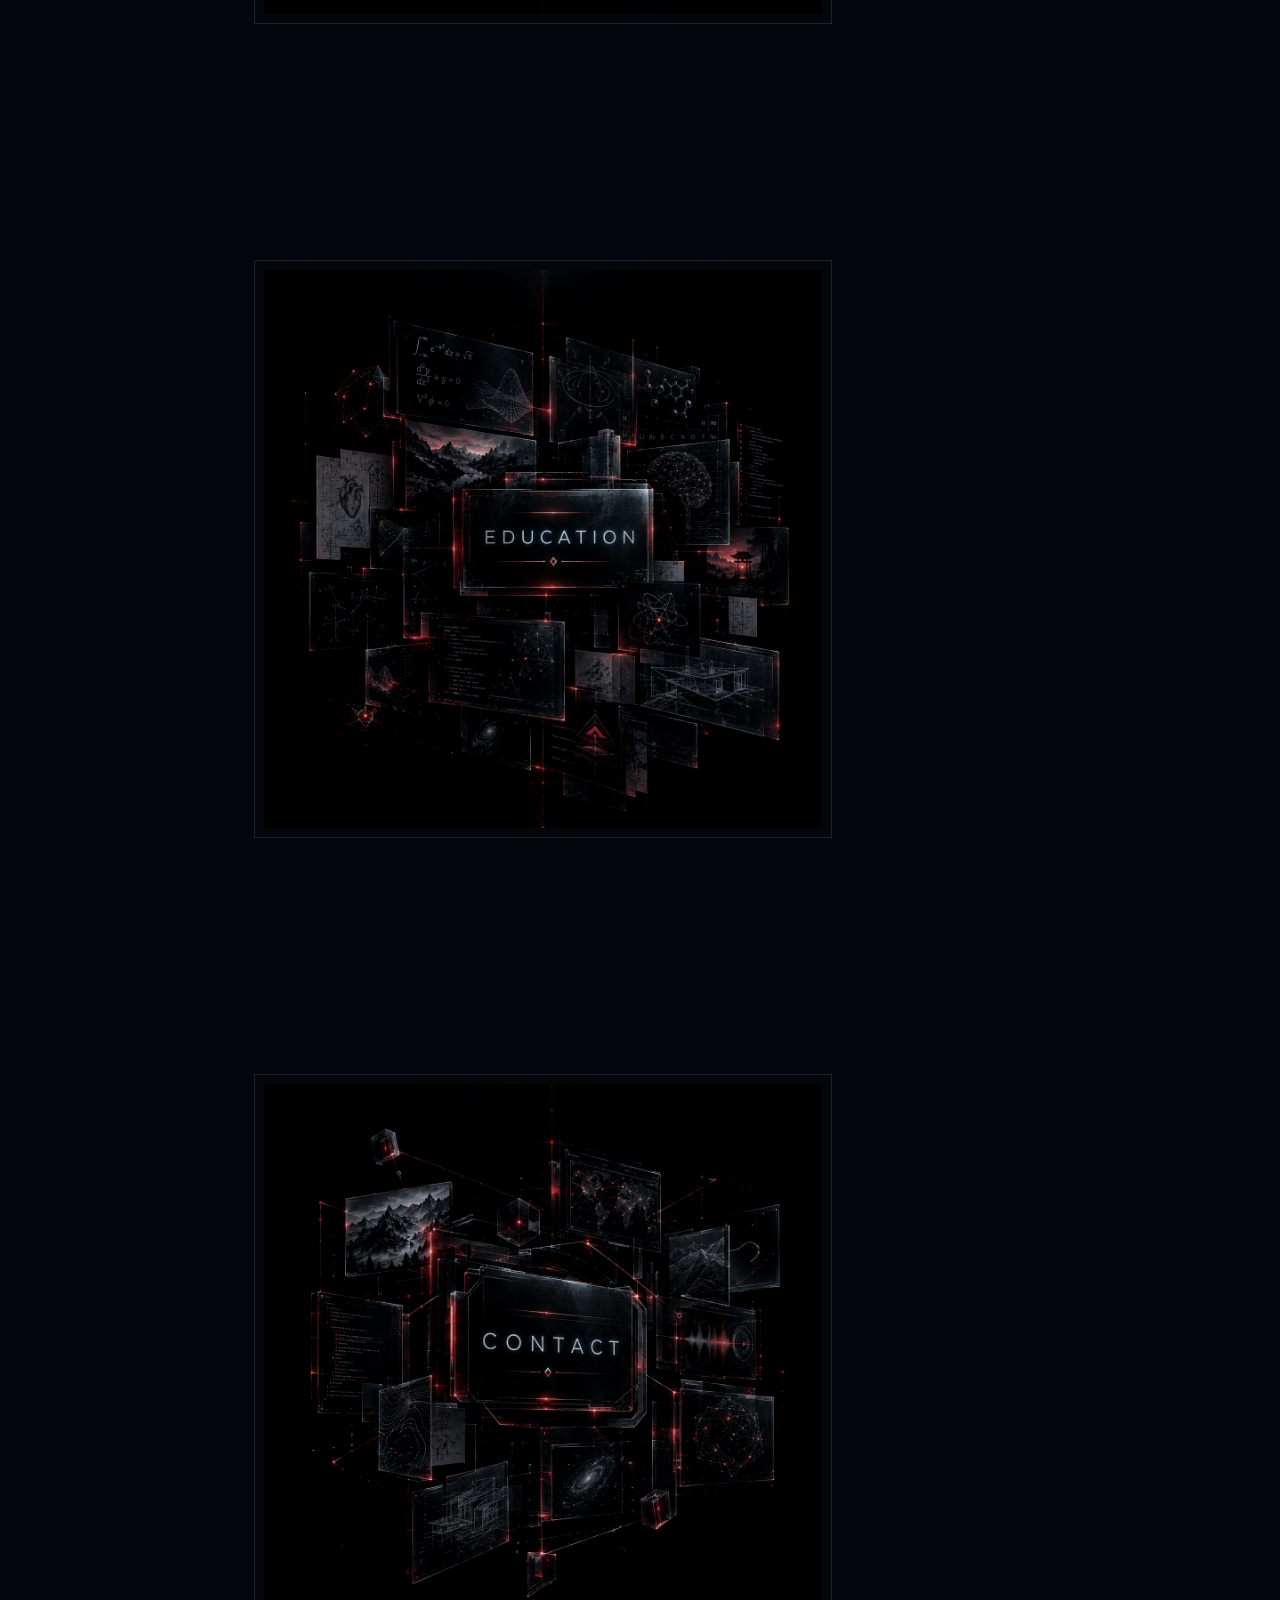
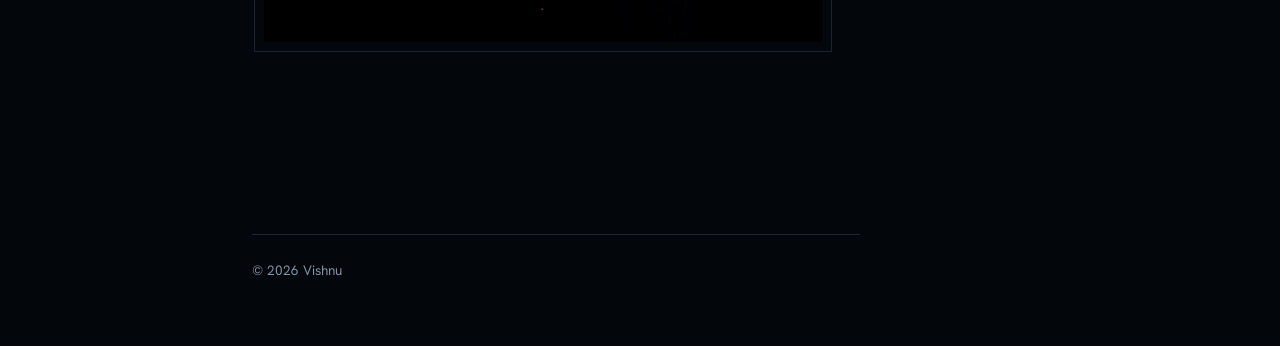
==== commit cc741351: "portfolio website v1 completed" ====
--- a/index.html
+++ b/index.html
@@ -30,30 +30,31 @@
             
             <section id="about-preview">
                 <a href="about.html">
-                    <img src="images\download.jpg" alt="About me">
+                    <img src="images/about_img.png" alt="About me">
+                    
                 </a>
             </section>
             
             <section id="skill-preview">
                 <a href="skill.html">
-                    <img src="images\download.jpg" alt="Skills">
+                    <img src="images/skill_img.png" alt="Skills">
                 </a>
             </section>
             
             <section id="project-preview">
                 <a href="project.html">
-                    <img src="images\download.jpg" alt="Projects">
+                    <img src="images/project_img.png" alt="Projects">
                 </a>
             </section>
             <section id="education-preview">
                 <a href="education.html">
-                    <img src="images\download.jpg" alt="Education">
+                    <img src="images/education_img.png" alt="Education">
                 </a>
             </section>
             
             <section id="contact-preview">
                 <a href="contact.html">
-                    <img src="images\download.jpg" alt="Contact">
+                    <img src="images/contact_img.png" alt="Contact">
                 </a>
             </section>
         </main>
